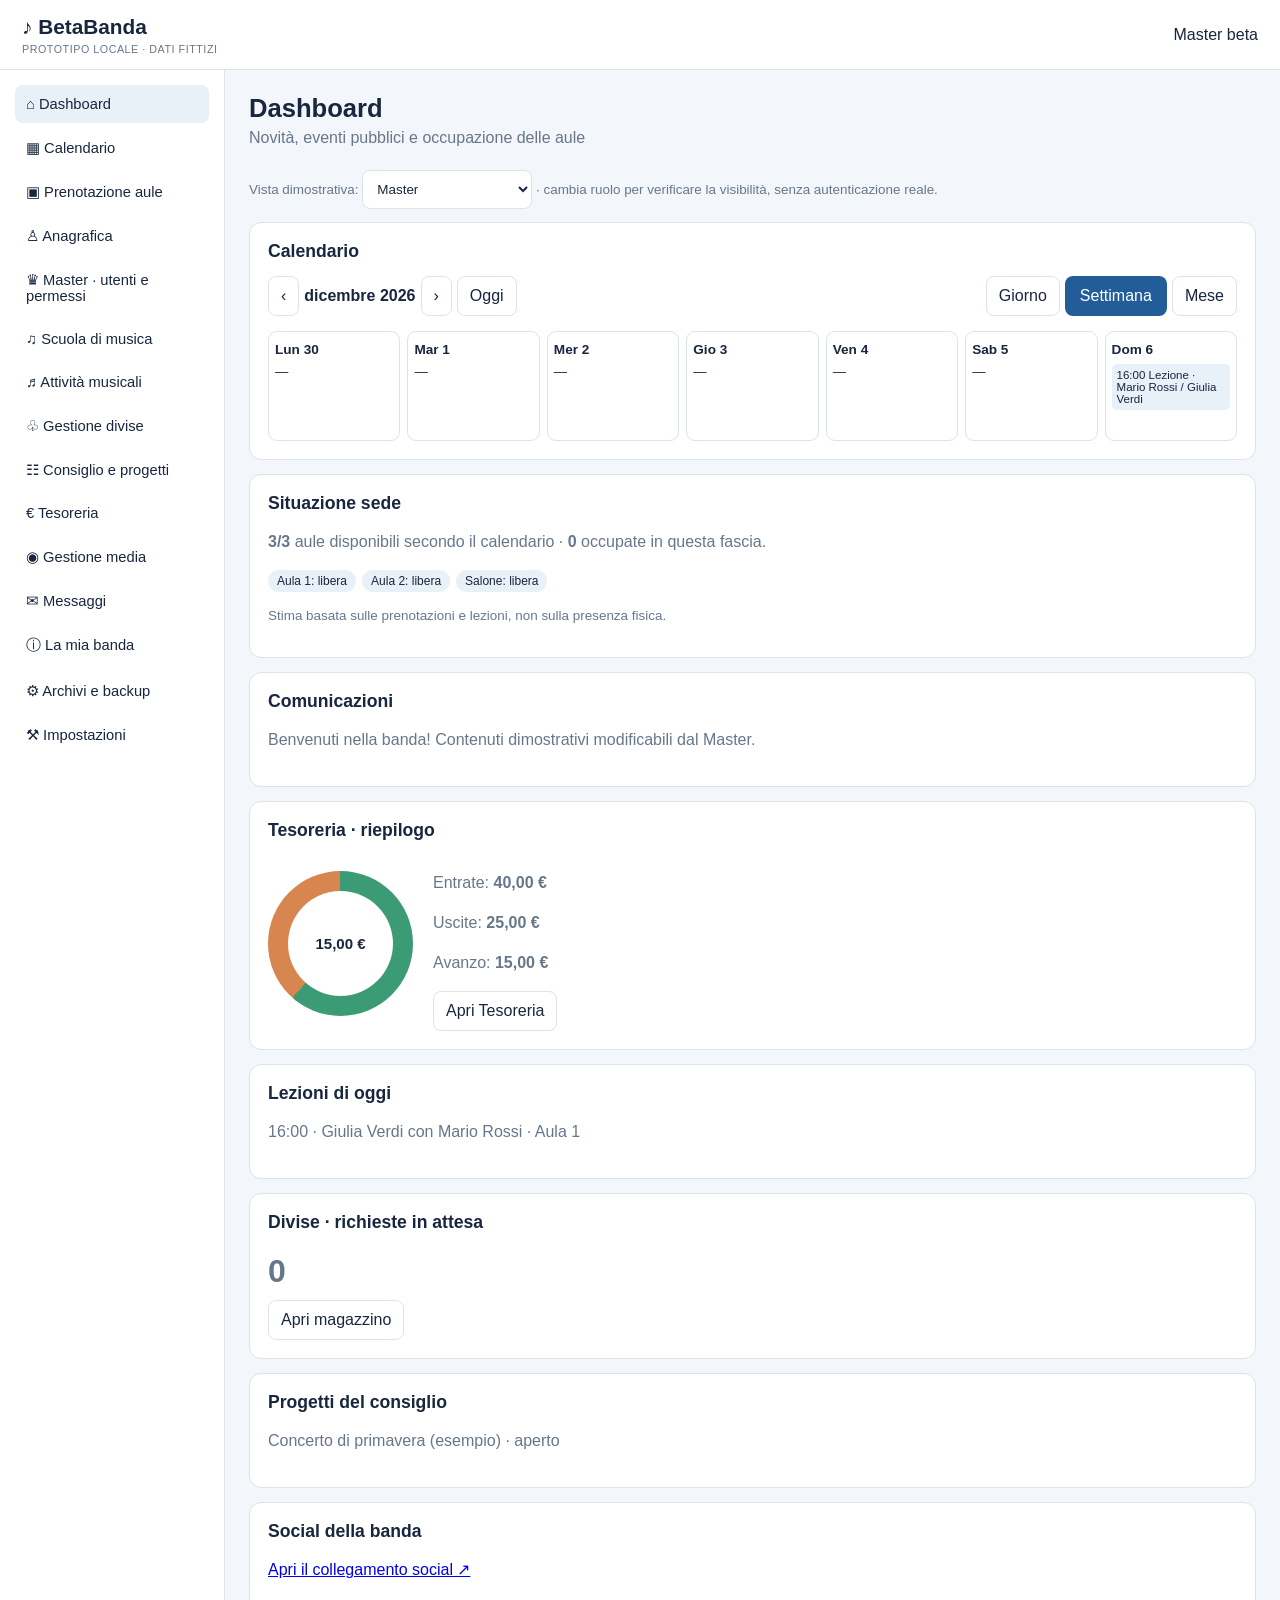
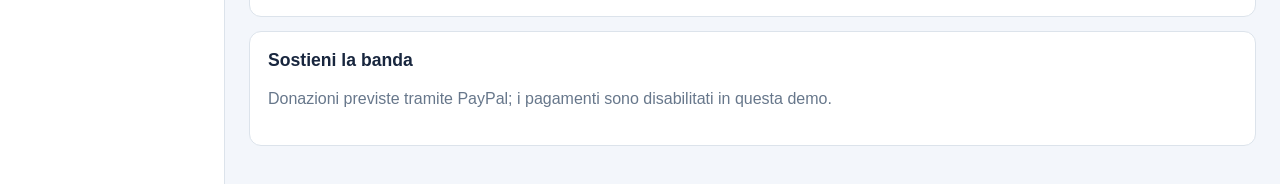
==== index.html @ b8d52a4a "Add files via upload" ====
<!doctype html><html lang="it"><head><meta charset="utf-8"><meta name="viewport" content="width=device-width,initial-scale=1,viewport-fit=cover"><meta name="theme-color" content="#172b4d"><link rel="manifest" href="manifest.webmanifest"><link rel="icon" href="icon.svg" type="image/svg+xml"><title>BetaBanda 0.4.0 — prototipo</title><link rel="stylesheet" href="style.css"></head><body><header><div><strong>♪ BetaBanda</strong><small id="mode">PROTOTIPO LOCALE · DATI FITTIZI</small></div><div><span id="identity">Master beta</span> <button id="navToggle" aria-label="Apri menu">☰</button></div></header><div class="layout"><nav id="menu" aria-label="Navigazione"></nav><main><div class="top"><h1 id="heading">Dashboard</h1><p id="subheading"></p></div><div id="screen"></div></main></div><script src="app.js"></script><script src="v4.js"></script></body></html>
---- style.css ----
:root{--bg:#f3f6fb;--panel:#fff;--text:#18263e;--muted:#67778b;--line:#dce3eb;--brand:#225d99;--soft:#e8f0f8;--font:100%;color-scheme:light}*{box-sizing:border-box}html{font-size:var(--font)}body{background:var(--bg);color:var(--text);margin:0;font-family:system-ui,-apple-system,Segoe UI,sans-serif}body.dark{--bg:#0e1725;--panel:#192638;--text:#e9f1fc;--muted:#b7c5d4;--line:#324258;--brand:#76b6f3;--soft:#253a55;color-scheme:dark}header{height:70px;display:flex;justify-content:space-between;align-items:center;padding:10px 22px;background:var(--panel);border-bottom:1px solid var(--line)}header strong{font-size:1.3rem}header small{display:block;font-size:.67rem;letter-spacing:.05em;color:var(--muted);margin-top:4px}.layout{display:grid;grid-template-columns:225px minmax(0,1fr);min-height:calc(100vh - 70px)}nav{border-right:1px solid var(--line);background:var(--panel);padding:15px;display:flex;flex-direction:column;gap:5px}nav button{width:100%;text-align:left;background:none;border:0;color:var(--text);padding:11px;border-radius:8px;cursor:pointer;font-size:.92rem}nav button.active,nav button:hover{background:var(--soft)}main{padding:24px;max-width:1400px;width:100%;margin:auto}h1{margin:0 0 6px;font-size:1.6rem}.top p{color:var(--muted);margin:0 0 23px}h2{font-size:1.1rem;margin:0 0 14px}.cards{display:grid;grid-template-columns:repeat(auto-fit,minmax(240px,1fr));gap:14px}.card{background:var(--panel);border:1px solid var(--line);border-radius:12px;padding:18px;margin-bottom:14px}.card p{color:var(--muted);line-height:1.5}.num{font-size:2rem;font-weight:700;margin:5px 0}.muted{color:var(--muted)}button,select,input,textarea{font:inherit}button.btn{border:0;background:var(--brand);color:white;padding:11px 15px;border-radius:8px;cursor:pointer}button.secondary{border:1px solid var(--line);background:var(--panel);color:var(--text);padding:10px 12px;border-radius:8px;cursor:pointer}input,select,textarea{width:100%;background:var(--panel);color:var(--text);border:1px solid var(--line);border-radius:8px;padding:10px}label{font-size:.86rem;font-weight:600;display:block;margin:9px 0 5px}.grid2{display:grid;grid-template-columns:repeat(2,minmax(0,1fr));gap:14px}.scroll{overflow-x:auto}table{width:100%;border-collapse:collapse;min-width:480px}th,td{text-align:left;padding:11px;border-bottom:1px solid var(--line);font-size:.9rem}th{background:var(--soft)}.pill{border-radius:20px;background:var(--soft);padding:4px 9px;font-size:.75rem}.actions{display:flex;gap:8px;flex-wrap:wrap;margin:12px 0}.warn{border-left:4px solid #e2a441}.ok{border-left:4px solid #4aa876}.roomgrid{display:grid;grid-template-columns:70px repeat(3,minmax(135px,1fr));overflow-x:auto;gap:5px}.cell{border:1px solid var(--line);border-radius:7px;padding:10px;min-height:64px;font-size:.82rem}.busy{background:var(--soft)}#navToggle{display:none}.note{font-size:.84rem;color:var(--muted)}@media(max-width:850px){.layout{display:block}nav{display:none;border-bottom:1px solid var(--line)}nav.open{display:flex}#navToggle{display:inline-block;background:transparent;color:var(--text);border:1px solid var(--line);border-radius:7px;padding:7px 11px}main{padding:16px}.grid2{grid-template-columns:1fr}header{padding:10px 14px}}

.roles-grid{display:grid;grid-template-columns:repeat(auto-fit,minmax(230px,1fr));gap:8px;margin:10px 0 18px}.role-check{padding:11px;border:1px solid var(--line);border-radius:8px;margin:0}.role-check input{width:auto;margin-right:7px}td button{white-space:nowrap}
/* V4 — Design leggibile e griglie responsive. Tutte le dimensioni usano rem,
   così il controllo globale del font scala anche menu, tabelle e pulsanti. */
body{font-family:var(--app-family,system-ui,sans-serif)}
html{font-size:var(--font,100%)}
body.high-contrast{--bg:#000;--panel:#000;--text:#fff;--muted:#eee;--line:#fff;--brand:#ffdc00;--soft:#222}
body.high-contrast button.btn{color:#000}
.calendar-controls{display:flex;flex-wrap:wrap;justify-content:space-between;align-items:center;gap:12px;margin-bottom:15px}.calendar-controls>div{display:flex;gap:5px;align-items:center;flex-wrap:wrap}
.weekgrid{display:grid;grid-template-columns:repeat(7,minmax(0,1fr));gap:7px}.daycard{display:flex;flex-direction:column;align-items:stretch;text-align:left;gap:7px;min-height:110px;padding:10px 6px;border:1px solid var(--line);background:var(--panel);color:var(--text);border-radius:9px;overflow-wrap:anywhere}.daycard b{font-size:.85rem}.eventdot{font-size:.72rem;background:var(--soft);padding:5px;border-radius:5px}.eventrow{display:flex;gap:15px;align-items:flex-start;border-bottom:1px solid var(--line);padding:12px 4px}.eventrow small{display:block;color:var(--muted);margin-top:4px}
.monthgrid{display:grid;grid-template-columns:repeat(7,minmax(0,1fr));gap:5px}.monthgrid>b{text-align:center}.monthgrid button{border:1px solid var(--line);border-radius:6px;background:var(--panel);color:var(--text);min-height:51px;display:flex;align-items:center;justify-content:center;flex-direction:column}.monthgrid small{font-size:.65rem;color:var(--muted)}
.moneywidget{display:flex;align-items:center;gap:20px;flex-wrap:wrap}.donut{width:145px;height:145px;flex:0 0 145px;border-radius:50%;background:conic-gradient(#3a9b75 0deg var(--angle),#d6864e var(--angle) 360deg);display:grid;place-items:center}.donut span{background:var(--panel);border-radius:50%;width:105px;height:105px;display:grid;place-items:center;text-align:center;font-size:.94rem;font-weight:bold}
.message{padding:12px;border-bottom:1px solid var(--line)}.message small{display:block;color:var(--muted)}.chips{display:flex;gap:6px;flex-wrap:wrap}.smallselect{display:inline-block;width:auto;max-width:240px}.role-check{display:block}
@media(max-width:750px){.weekgrid{grid-template-columns:repeat(2,minmax(0,1fr))}.daycard{min-height:70px}.calendar-controls{align-items:stretch}.moneywidget{justify-content:center}.monthgrid button{min-height:38px}}
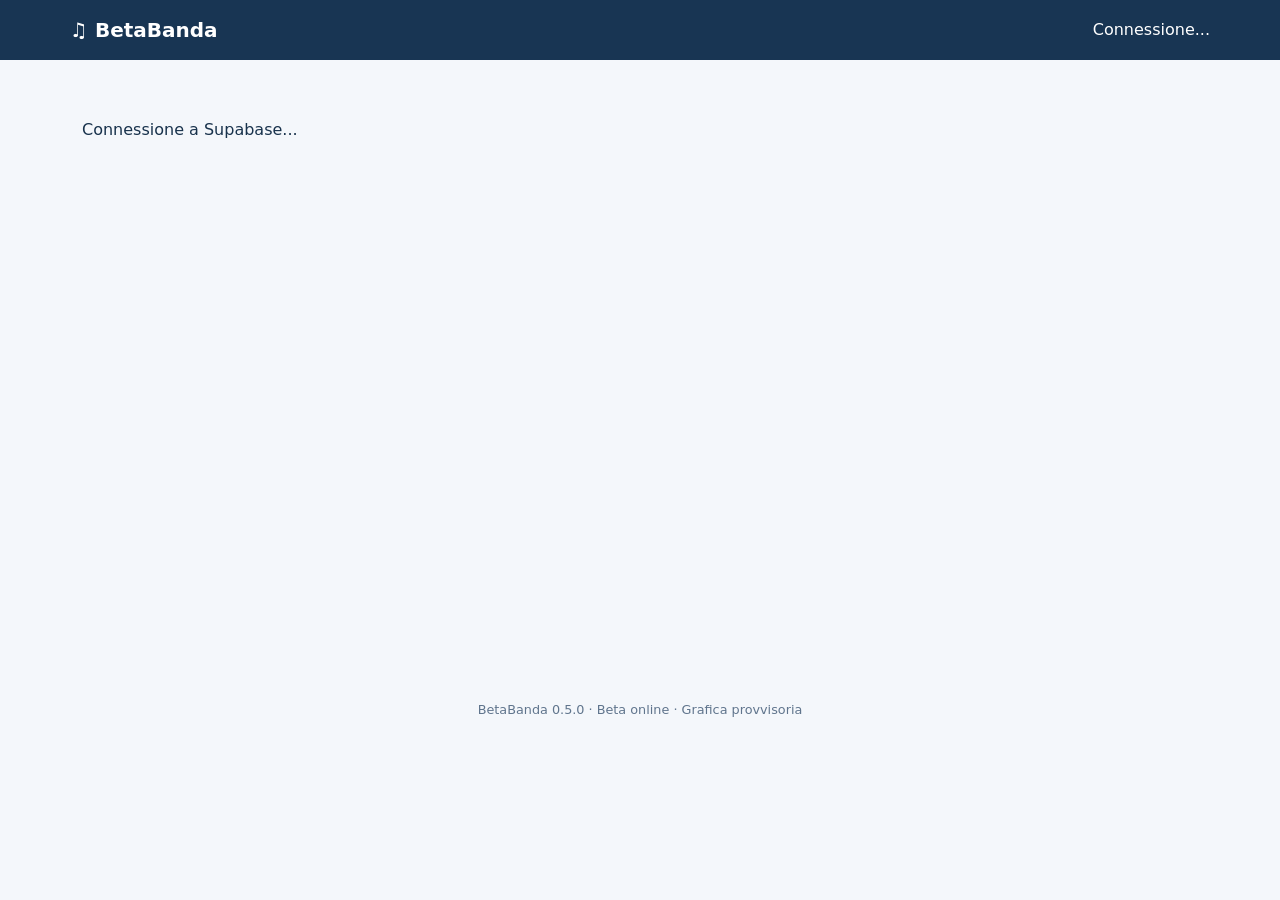
==== commit f0aa8411: "Add files via upload" ====
--- a/index.html
+++ b/index.html
@@ -1 +1 @@
-<!doctype html><html lang="it"><head><meta charset="utf-8"><meta name="viewport" content="width=device-width,initial-scale=1,viewport-fit=cover"><meta name="theme-color" content="#172b4d"><link rel="manifest" href="manifest.webmanifest"><link rel="icon" href="icon.svg" type="image/svg+xml"><title>BetaBanda 0.4.0 — prototipo</title><link rel="stylesheet" href="style.css"></head><body><header><div><strong>♪ BetaBanda</strong><small id="mode">PROTOTIPO LOCALE · DATI FITTIZI</small></div><div><span id="identity">Master beta</span> <button id="navToggle" aria-label="Apri menu">☰</button></div></header><div class="layout"><nav id="menu" aria-label="Navigazione"></nav><main><div class="top"><h1 id="heading">Dashboard</h1><p id="subheading"></p></div><div id="screen"></div></main></div><script src="app.js"></script><script src="v4.js"></script></body></html>
+<!doctype html><html lang="it"><head><meta charset="UTF-8"><meta name="viewport" content="width=device-width,initial-scale=1,viewport-fit=cover"><meta name="theme-color" content="#183553"><title>BetaBanda 0.5 — online</title><link rel="manifest" href="manifest.webmanifest"><link rel="stylesheet" href="style.css"></head><body><header><strong>♫ BetaBanda</strong><span id="who">Connessione...</span><button id="signout" hidden>Esci</button></header><div id="alert" role="status"></div><nav id="nav"></nav><main id="main"><p>Connessione a Supabase...</p></main><footer>BetaBanda 0.5.0 · Beta online · Grafica provvisoria</footer><script type="module" src="app.js"></script></body></html>
--- a/style.css
+++ b/style.css
@@ -1,15 +1 @@
-:root{--bg:#f3f6fb;--panel:#fff;--text:#18263e;--muted:#67778b;--line:#dce3eb;--brand:#225d99;--soft:#e8f0f8;--font:100%;color-scheme:light}*{box-sizing:border-box}html{font-size:var(--font)}body{background:var(--bg);color:var(--text);margin:0;font-family:system-ui,-apple-system,Segoe UI,sans-serif}body.dark{--bg:#0e1725;--panel:#192638;--text:#e9f1fc;--muted:#b7c5d4;--line:#324258;--brand:#76b6f3;--soft:#253a55;color-scheme:dark}header{height:70px;display:flex;justify-content:space-between;align-items:center;padding:10px 22px;background:var(--panel);border-bottom:1px solid var(--line)}header strong{font-size:1.3rem}header small{display:block;font-size:.67rem;letter-spacing:.05em;color:var(--muted);margin-top:4px}.layout{display:grid;grid-template-columns:225px minmax(0,1fr);min-height:calc(100vh - 70px)}nav{border-right:1px solid var(--line);background:var(--panel);padding:15px;display:flex;flex-direction:column;gap:5px}nav button{width:100%;text-align:left;background:none;border:0;color:var(--text);padding:11px;border-radius:8px;cursor:pointer;font-size:.92rem}nav button.active,nav button:hover{background:var(--soft)}main{padding:24px;max-width:1400px;width:100%;margin:auto}h1{margin:0 0 6px;font-size:1.6rem}.top p{color:var(--muted);margin:0 0 23px}h2{font-size:1.1rem;margin:0 0 14px}.cards{display:grid;grid-template-columns:repeat(auto-fit,minmax(240px,1fr));gap:14px}.card{background:var(--panel);border:1px solid var(--line);border-radius:12px;padding:18px;margin-bottom:14px}.card p{color:var(--muted);line-height:1.5}.num{font-size:2rem;font-weight:700;margin:5px 0}.muted{color:var(--muted)}button,select,input,textarea{font:inherit}button.btn{border:0;background:var(--brand);color:white;padding:11px 15px;border-radius:8px;cursor:pointer}button.secondary{border:1px solid var(--line);background:var(--panel);color:var(--text);padding:10px 12px;border-radius:8px;cursor:pointer}input,select,textarea{width:100%;background:var(--panel);color:var(--text);border:1px solid var(--line);border-radius:8px;padding:10px}label{font-size:.86rem;font-weight:600;display:block;margin:9px 0 5px}.grid2{display:grid;grid-template-columns:repeat(2,minmax(0,1fr));gap:14px}.scroll{overflow-x:auto}table{width:100%;border-collapse:collapse;min-width:480px}th,td{text-align:left;padding:11px;border-bottom:1px solid var(--line);font-size:.9rem}th{background:var(--soft)}.pill{border-radius:20px;background:var(--soft);padding:4px 9px;font-size:.75rem}.actions{display:flex;gap:8px;flex-wrap:wrap;margin:12px 0}.warn{border-left:4px solid #e2a441}.ok{border-left:4px solid #4aa876}.roomgrid{display:grid;grid-template-columns:70px repeat(3,minmax(135px,1fr));overflow-x:auto;gap:5px}.cell{border:1px solid var(--line);border-radius:7px;padding:10px;min-height:64px;font-size:.82rem}.busy{background:var(--soft)}#navToggle{display:none}.note{font-size:.84rem;color:var(--muted)}@media(max-width:850px){.layout{display:block}nav{display:none;border-bottom:1px solid var(--line)}nav.open{display:flex}#navToggle{display:inline-block;background:transparent;color:var(--text);border:1px solid var(--line);border-radius:7px;padding:7px 11px}main{padding:16px}.grid2{grid-template-columns:1fr}header{padding:10px 14px}}
-
-.roles-grid{display:grid;grid-template-columns:repeat(auto-fit,minmax(230px,1fr));gap:8px;margin:10px 0 18px}.role-check{padding:11px;border:1px solid var(--line);border-radius:8px;margin:0}.role-check input{width:auto;margin-right:7px}td button{white-space:nowrap}
-/* V4 — Design leggibile e griglie responsive. Tutte le dimensioni usano rem,
-   così il controllo globale del font scala anche menu, tabelle e pulsanti. */
-body{font-family:var(--app-family,system-ui,sans-serif)}
-html{font-size:var(--font,100%)}
-body.high-contrast{--bg:#000;--panel:#000;--text:#fff;--muted:#eee;--line:#fff;--brand:#ffdc00;--soft:#222}
-body.high-contrast button.btn{color:#000}
-.calendar-controls{display:flex;flex-wrap:wrap;justify-content:space-between;align-items:center;gap:12px;margin-bottom:15px}.calendar-controls>div{display:flex;gap:5px;align-items:center;flex-wrap:wrap}
-.weekgrid{display:grid;grid-template-columns:repeat(7,minmax(0,1fr));gap:7px}.daycard{display:flex;flex-direction:column;align-items:stretch;text-align:left;gap:7px;min-height:110px;padding:10px 6px;border:1px solid var(--line);background:var(--panel);color:var(--text);border-radius:9px;overflow-wrap:anywhere}.daycard b{font-size:.85rem}.eventdot{font-size:.72rem;background:var(--soft);padding:5px;border-radius:5px}.eventrow{display:flex;gap:15px;align-items:flex-start;border-bottom:1px solid var(--line);padding:12px 4px}.eventrow small{display:block;color:var(--muted);margin-top:4px}
-.monthgrid{display:grid;grid-template-columns:repeat(7,minmax(0,1fr));gap:5px}.monthgrid>b{text-align:center}.monthgrid button{border:1px solid var(--line);border-radius:6px;background:var(--panel);color:var(--text);min-height:51px;display:flex;align-items:center;justify-content:center;flex-direction:column}.monthgrid small{font-size:.65rem;color:var(--muted)}
-.moneywidget{display:flex;align-items:center;gap:20px;flex-wrap:wrap}.donut{width:145px;height:145px;flex:0 0 145px;border-radius:50%;background:conic-gradient(#3a9b75 0deg var(--angle),#d6864e var(--angle) 360deg);display:grid;place-items:center}.donut span{background:var(--panel);border-radius:50%;width:105px;height:105px;display:grid;place-items:center;text-align:center;font-size:.94rem;font-weight:bold}
-.message{padding:12px;border-bottom:1px solid var(--line)}.message small{display:block;color:var(--muted)}.chips{display:flex;gap:6px;flex-wrap:wrap}.smallselect{display:inline-block;width:auto;max-width:240px}.role-check{display:block}
-@media(max-width:750px){.weekgrid{grid-template-columns:repeat(2,minmax(0,1fr))}.daycard{min-height:70px}.calendar-controls{align-items:stretch}.moneywidget{justify-content:center}.monthgrid button{min-height:38px}}
+:root{font:16px/1.5 system-ui,Arial,sans-serif;color:#18324c;background:#f4f7fb}*{box-sizing:border-box}body{margin:0}header{padding:15px max(16px,calc((100vw - 1140px)/2));background:#183553;color:#fff;display:flex;align-items:center;gap:16px;flex-wrap:wrap}header strong{font-size:1.25rem}header span{margin-left:auto}nav{max-width:1140px;margin:15px auto;display:flex;flex-wrap:wrap;gap:7px;padding:0 12px}main{max-width:1140px;margin:auto;padding:12px;min-height:65vh}footer{text-align:center;font-size:.8rem;padding:25px;color:#60758d}button,.button{border:1px solid #adc2d4;border-radius:8px;padding:9px 13px;background:#fff;color:#173654;cursor:pointer;font:inherit}button:hover{background:#e6f0fa}button:disabled{opacity:.55;cursor:not-allowed}button.primary,button.active{background:#195caa;color:white;border-color:#195caa}h1{font-size:1.6rem;margin:0 0 12px}h2{font-size:1.15rem}section,.card{background:white;border:1px solid #e0e8ef;border-radius:12px;padding:18px;margin:0 0 16px;box-shadow:0 1px 3px #1635530b}.grid{display:grid;grid-template-columns:repeat(auto-fit,minmax(260px,1fr));gap:12px}.stat{font-size:1.7rem;font-weight:700}.muted{color:#58718d}.row{display:flex;gap:10px;align-items:center;flex-wrap:wrap}.row>*{min-width:0}input,select,textarea{font:inherit;padding:9px;border:1px solid #b9c9d8;border-radius:7px;max-width:100%;width:100%}label{display:block;font-size:.9rem;font-weight:600;margin-bottom:4px}.fields{display:grid;grid-template-columns:repeat(auto-fit,minmax(190px,1fr));gap:10px;margin-bottom:12px}.fields>div{min-width:0}table{border-collapse:collapse;width:100%;font-size:.93rem}td,th{border-bottom:1px solid #e4eaf0;padding:10px 7px;text-align:left}th{background:#f6f9fc}.tablewrap{overflow:auto}#alert:not(:empty){max-width:1140px;margin:12px auto;padding:12px;background:#e7efff;border-radius:9px}#alert.error{background:#ffe2e2;color:#8b1717}.tag{display:inline-block;background:#e5edf5;padding:2px 7px;border-radius:7px;font-size:.82rem}.hidden{display:none!important}.small{font-size:.83rem}code{word-break:break-all}pre{white-space:pre-wrap}@media(max-width:650px){header span{margin-left:0}main{padding:12px}section{padding:13px}table{font-size:.81rem}}
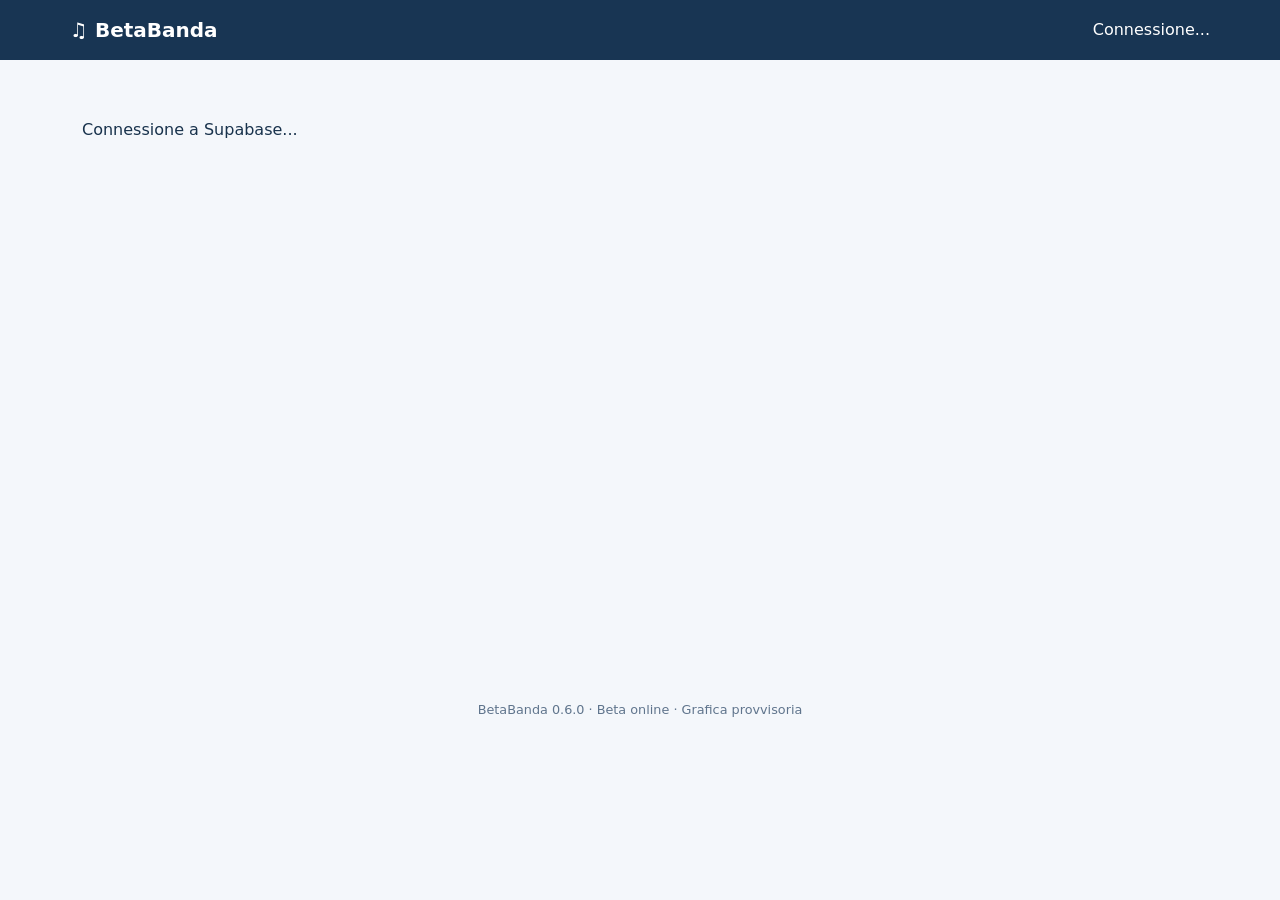
==== commit 3a7f18f9: "Add files via upload" ====
--- a/index.html
+++ b/index.html
@@ -1 +1 @@
-<!doctype html><html lang="it"><head><meta charset="UTF-8"><meta name="viewport" content="width=device-width,initial-scale=1,viewport-fit=cover"><meta name="theme-color" content="#183553"><title>BetaBanda 0.5 — online</title><link rel="manifest" href="manifest.webmanifest"><link rel="stylesheet" href="style.css"></head><body><header><strong>♫ BetaBanda</strong><span id="who">Connessione...</span><button id="signout" hidden>Esci</button></header><div id="alert" role="status"></div><nav id="nav"></nav><main id="main"><p>Connessione a Supabase...</p></main><footer>BetaBanda 0.5.0 · Beta online · Grafica provvisoria</footer><script type="module" src="app.js"></script></body></html>
+<!doctype html><html lang="it"><head><meta charset="UTF-8"><meta name="viewport" content="width=device-width,initial-scale=1,viewport-fit=cover"><meta name="theme-color" content="#183553"><title>BetaBanda 0.6 — online</title><link rel="manifest" href="manifest.webmanifest"><link rel="stylesheet" href="style.css"></head><body><header><strong>♫ BetaBanda</strong><span id="who">Connessione...</span><button id="signout" hidden>Esci</button></header><div id="alert" role="status"></div><nav id="nav"></nav><main id="main"><p>Connessione a Supabase...</p></main><footer>BetaBanda 0.6.0 · Beta online · Grafica provvisoria</footer><script src="push-config.js"></script><script type="module" src="app.js"></script></body></html>
--- a/style.css
+++ b/style.css
@@ -1 +1,10 @@
 :root{font:16px/1.5 system-ui,Arial,sans-serif;color:#18324c;background:#f4f7fb}*{box-sizing:border-box}body{margin:0}header{padding:15px max(16px,calc((100vw - 1140px)/2));background:#183553;color:#fff;display:flex;align-items:center;gap:16px;flex-wrap:wrap}header strong{font-size:1.25rem}header span{margin-left:auto}nav{max-width:1140px;margin:15px auto;display:flex;flex-wrap:wrap;gap:7px;padding:0 12px}main{max-width:1140px;margin:auto;padding:12px;min-height:65vh}footer{text-align:center;font-size:.8rem;padding:25px;color:#60758d}button,.button{border:1px solid #adc2d4;border-radius:8px;padding:9px 13px;background:#fff;color:#173654;cursor:pointer;font:inherit}button:hover{background:#e6f0fa}button:disabled{opacity:.55;cursor:not-allowed}button.primary,button.active{background:#195caa;color:white;border-color:#195caa}h1{font-size:1.6rem;margin:0 0 12px}h2{font-size:1.15rem}section,.card{background:white;border:1px solid #e0e8ef;border-radius:12px;padding:18px;margin:0 0 16px;box-shadow:0 1px 3px #1635530b}.grid{display:grid;grid-template-columns:repeat(auto-fit,minmax(260px,1fr));gap:12px}.stat{font-size:1.7rem;font-weight:700}.muted{color:#58718d}.row{display:flex;gap:10px;align-items:center;flex-wrap:wrap}.row>*{min-width:0}input,select,textarea{font:inherit;padding:9px;border:1px solid #b9c9d8;border-radius:7px;max-width:100%;width:100%}label{display:block;font-size:.9rem;font-weight:600;margin-bottom:4px}.fields{display:grid;grid-template-columns:repeat(auto-fit,minmax(190px,1fr));gap:10px;margin-bottom:12px}.fields>div{min-width:0}table{border-collapse:collapse;width:100%;font-size:.93rem}td,th{border-bottom:1px solid #e4eaf0;padding:10px 7px;text-align:left}th{background:#f6f9fc}.tablewrap{overflow:auto}#alert:not(:empty){max-width:1140px;margin:12px auto;padding:12px;background:#e7efff;border-radius:9px}#alert.error{background:#ffe2e2;color:#8b1717}.tag{display:inline-block;background:#e5edf5;padding:2px 7px;border-radius:7px;font-size:.82rem}.hidden{display:none!important}.small{font-size:.83rem}code{word-break:break-all}pre{white-space:pre-wrap}@media(max-width:650px){header span{margin-left:0}main{padding:12px}section{padding:13px}table{font-size:.81rem}}
+
+/* Chat testuale e miglioramenti responsive della beta 0.6 */
+.messages{max-height:390px;overflow:auto;display:flex;flex-direction:column;gap:10px;padding:10px;background:#f6f9fc;border-radius:10px}
+.message{padding:10px 12px;border-radius:10px;max-width:83%;word-wrap:break-word;background:#e2ebf3}
+.message.mine{align-self:flex-end;background:#c9e4ff}
+.message.theirs{align-self:flex-start}
+.message small{display:block;color:#526b82;margin-bottom:5px}
+textarea{width:100%;padding:12px;border:1px solid #adc2d4;border-radius:8px;font:inherit}
+@media (max-width:650px){.message{max-width:95%}}
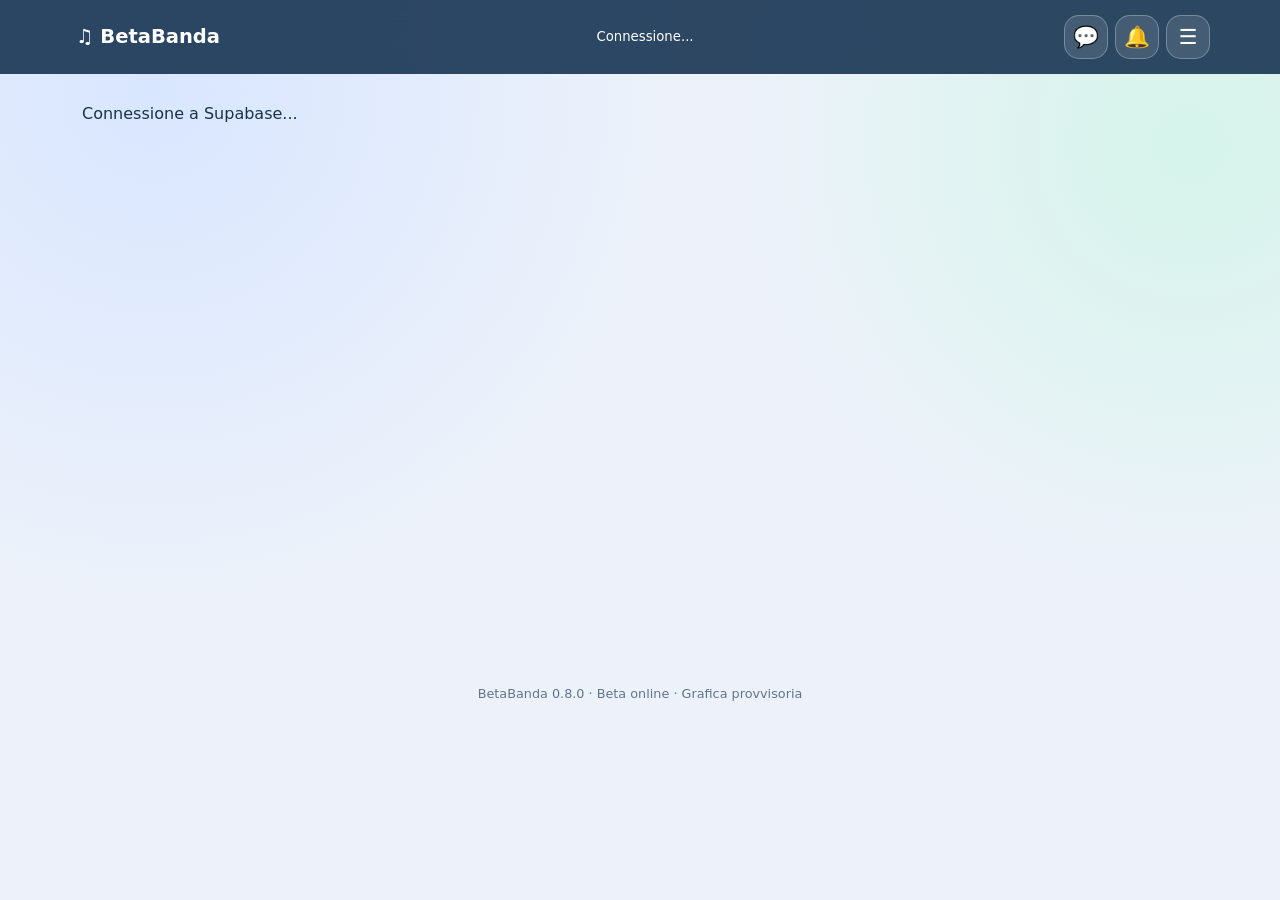
==== commit dffa6bef: "Add files via upload" ====
--- a/index.html
+++ b/index.html
@@ -1 +1 @@
-<!doctype html><html lang="it"><head><meta charset="UTF-8"><meta name="viewport" content="width=device-width,initial-scale=1,viewport-fit=cover"><meta name="theme-color" content="#183553"><title>BetaBanda 0.6 — online</title><link rel="manifest" href="manifest.webmanifest"><link rel="stylesheet" href="style.css"></head><body><header><strong>♫ BetaBanda</strong><span id="who">Connessione...</span><button id="signout" hidden>Esci</button></header><div id="alert" role="status"></div><nav id="nav"></nav><main id="main"><p>Connessione a Supabase...</p></main><footer>BetaBanda 0.6.0 · Beta online · Grafica provvisoria</footer><script src="push-config.js"></script><script type="module" src="app.js"></script></body></html>
+<!doctype html><html lang="it"><head><meta charset="UTF-8"><meta name="viewport" content="width=device-width,initial-scale=1,viewport-fit=cover"><meta name="theme-color" content="#183553"><title>BetaBanda 0.8 — online</title><link rel="manifest" href="manifest.webmanifest"><link rel="stylesheet" href="style.css?v=0.8.0"></head><body><header class="app-header"><button id="brandHome" class="brand-home">♫ BetaBanda</button><span id="who">Connessione...</span><div class="header-actions"><button id="chatButton" class="header-icon" aria-label="Apri Chat" title="Chat">💬<span id="chatBadge" class="notification-badge" hidden>0</span></button><button id="noticeButton" class="header-icon" aria-label="Apri notifiche" title="Notifiche">🔔<span id="noticeBadge" class="notification-badge" hidden>0</span></button><button id="menuButton" class="header-icon" aria-label="Apri menu" aria-controls="menuPopover" title="Menu">☰</button></div><button id="signout" hidden>Esci</button></header><aside id="menuPopover" hidden><nav id="nav"></nav></aside><div id="alert" role="status"></div><main id="main"><p>Connessione a Supabase...</p></main><footer>BetaBanda 0.8.0 · Beta online · Grafica provvisoria</footer><script src="push-config.js"></script><script type="module" src="app.js?v=0.8.0"></script></body></html>
--- a/style.css
+++ b/style.css
@@ -8,3 +8,41 @@
 .message small{display:block;color:#526b82;margin-bottom:5px}
 textarea{width:100%;padding:12px;border:1px solid #adc2d4;border-radius:8px;font:inherit}
 @media (max-width:650px){.message{max-width:95%}}
+
+/* Beta 0.7: scala tipografica centralizzata, pannelli adattivi. */
+:root{--font-scale:1;font-size:calc(16px * var(--font-scale))}
+:root[data-font="calibri"]{font-family:Calibri,Carlito,Arial,sans-serif}
+:root[data-font="hyper"]{font-family:"Atkinson Hyperlegible",Verdana,Arial,sans-serif}
+:root[data-font="system"]{font-family:system-ui,Arial,sans-serif}
+body,button,input,select,textarea{font-family:inherit}
+:root[data-contrast="high"]{color:#fff;background:#000}
+:root[data-contrast="high"] section,:root[data-contrast="high"] .card,:root[data-contrast="high"] .hero{background:#000;color:#fff;border:2px solid #fff}
+:root[data-contrast="high"] .muted,:root[data-contrast="high"] footer{color:#fafafa}
+:root[data-contrast="high"] button,:root[data-contrast="high"] input,:root[data-contrast="high"] select,:root[data-contrast="high"] textarea{background:#111;color:#fff;border:2px solid #fff}
+:root[data-contrast="high"] th,:root[data-contrast="high"] .messages{background:#111;color:#fff}
+.hero{background:linear-gradient(120deg,#e7f2fe,#fff);border:1px solid #d6e5f2;border-radius:12px;padding:18px;margin-bottom:16px}
+.split{justify-content:space-between}.viewchoice{margin-left:auto}.agenda-row{padding:10px 0;border-bottom:1px solid #e0e8ee;display:flex;align-items:center;gap:8px;flex-wrap:wrap}
+.barline{height:14px;background:#e5a2a2;border-radius:14px;overflow:hidden;margin:15px 0}.barline>div{height:100%;background:#4b9d77}.metric-line{padding:10px;background:#e9f1f9;border-radius:8px;margin-bottom:12px}.choice{display:flex;align-items:center;gap:9px;padding:9px 0}.choice input{width:auto;max-width:20px}
+@media(max-width:500px){.viewchoice{margin-left:0}.viewchoice button{font-size:.88rem;padding:7px}header{gap:8px}}
+
+/* BETABANDA 0.8 – UI GLASS: base leggibile anche senza blur. */
+:root{--glass:rgba(255,255,255,.80);--radius-tile:24px}
+body{background:radial-gradient(circle at 12% 10%,#d8e6ff 0,transparent 38%),radial-gradient(circle at 93% 16%,#d5f4ea 0,transparent 32%),#edf2fa;min-height:100vh}
+.app-header{position:sticky;top:0;z-index:30;display:flex;flex-wrap:nowrap;background:rgba(24,53,83,.90);backdrop-filter:blur(20px);-webkit-backdrop-filter:blur(20px);gap:8px}
+.brand-home{font-weight:800;font-size:1.22rem;background:transparent;color:#fff;border:0;white-space:nowrap;padding:6px}.app-header #who{font-size:.83rem;overflow:hidden;text-overflow:ellipsis;white-space:nowrap;max-width:160px}.header-actions{display:flex;gap:7px;margin-left:auto;align-items:center}.header-icon{position:relative;color:white;background:rgba(255,255,255,.12);border-color:rgba(255,255,255,.28);width:44px;height:44px;border-radius:15px;padding:7px;font-size:1.3rem;line-height:1}.header-icon:hover{background:rgba(255,255,255,.22)}.notification-badge{position:absolute;top:-6px;right:-7px;background:#dc2644;border:2px solid #183553;border-radius:50px;color:white;font:bold 11px/17px system-ui;min-width:21px;height:21px;padding:0 3px}.notification-badge[hidden]{display:none!important}
+#menuPopover{position:fixed;z-index:40;top:68px;right:16px;width:min(370px,calc(100vw - 32px));max-height:calc(100dvh - 85px);overflow:auto;background:rgba(251,253,255,.97);border:1px solid #cfdbeb;border-radius:20px;box-shadow:0 16px 46px #19365540;backdrop-filter:blur(20px)}#menuPopover[hidden]{display:none}#menuPopover nav{display:block;margin:0;padding:14px}#menuPopover .nav-group{margin-bottom:14px;padding-bottom:10px;border-bottom:1px solid #dde5f0}#menuPopover .nav-group h3{margin:4px 4px 10px;font-size:.83rem;text-transform:uppercase;letter-spacing:.05em;color:#536983}#menuPopover .nav-group button,#menuPopover .nav-bottom button{display:block;text-align:left;width:100%;margin-bottom:5px}#menuPopover .nav-bottom{border-top:1px solid #dce5ed;padding-top:9px}
+.dashboard-title{display:flex;flex-wrap:wrap;align-items:center;justify-content:space-between;gap:12px;margin-bottom:14px}.dashboard-title p{margin:0}.dashboard-title button{border-radius:13px}.tile-grid{display:grid;grid-template-columns:repeat(4,minmax(0,1fr));gap:14px;grid-auto-flow:row dense;align-items:stretch}.tile{min-width:0;grid-column:span 1;position:relative}.tile-small{grid-column:span 1}.tile-medium{grid-column:span 2}.tile-wide{grid-column:span 4}.tile>section{height:100%;margin:0;border:1px solid rgba(255,255,255,.86);border-radius:var(--radius-tile);background:var(--glass);box-shadow:0 10px 32px #315e8717;backdrop-filter:blur(22px);-webkit-backdrop-filter:blur(22px);overflow:hidden}.tile h2{margin-top:0}.tile .grid{grid-template-columns:repeat(auto-fit,minmax(120px,1fr))}.tile-tools{display:none;position:absolute;z-index:2;right:8px;top:8px;gap:3px}.tile-tools button{font-size:.9rem;padding:4px 7px}.tile-grid.is-editing .tile{outline:2px dashed #2666a1;outline-offset:3px;cursor:move;border-radius:24px}.tile-grid.is-editing .tile-tools{display:flex}.tile-grid.is-editing .tile>section{padding-top:47px}.edit-hint{background:#fff8d9;padding:12px;border-radius:14px}.notice-row{border-bottom:1px solid #dbe3ed;padding:12px 0}.notice-row p{margin:5px 0}
+@media(max-width:760px){.tile-grid{grid-template-columns:repeat(2,minmax(0,1fr));gap:10px}.tile-small{grid-column:span 1}.tile-medium,.tile-wide{grid-column:span 2}.tile>section{padding:14px}.app-header{padding:10px 12px}.app-header #who{max-width:90px}.app-header #signout{display:none}.brand-home{font-size:1rem}.header-icon{width:40px;height:40px}.tile .viewchoice{display:flex;flex-wrap:wrap}.tile .viewchoice button{padding:7px}}
+:root[data-contrast="high"] body{background:#000}:root[data-contrast="high"] .tile>section,:root[data-contrast="high"] #menuPopover{background:#000;color:#fff;border:2px solid #fff}
+
+/* Modalità scura; il contrasto elevato ha precedenza sulla scelta del tema. */
+@media(prefers-color-scheme:dark){:root[data-theme="auto"]{--glass:rgba(24,34,52,.92);color:#f5f7ff;background:#121b2a}}
+:root[data-theme="dark"]{--glass:rgba(24,34,52,.92);color:#f5f7ff;background:#121b2a}
+:root[data-theme="dark"] body{background:linear-gradient(145deg,#101928,#1a2944)}
+:root[data-theme="dark"] main section,:root[data-theme="dark"] main .hero{background:var(--glass);color:#f5f7ff;border-color:#526581}
+:root[data-theme="dark"] .muted{color:#d4dce9}
+:root[data-theme="dark"] .tile>section{background:var(--glass)}
+:root[data-theme="dark"] #menuPopover{background:#1b293c;color:white}
+:root[data-theme="dark"] #menuPopover button{background:#223955;color:#fff}
+:root[data-theme="dark"] input,:root[data-theme="dark"] select,:root[data-theme="dark"] textarea{background:#203044;color:#fff}
+:root[data-contrast="high"] .tile>section{background:#000!important;color:#fff!important}
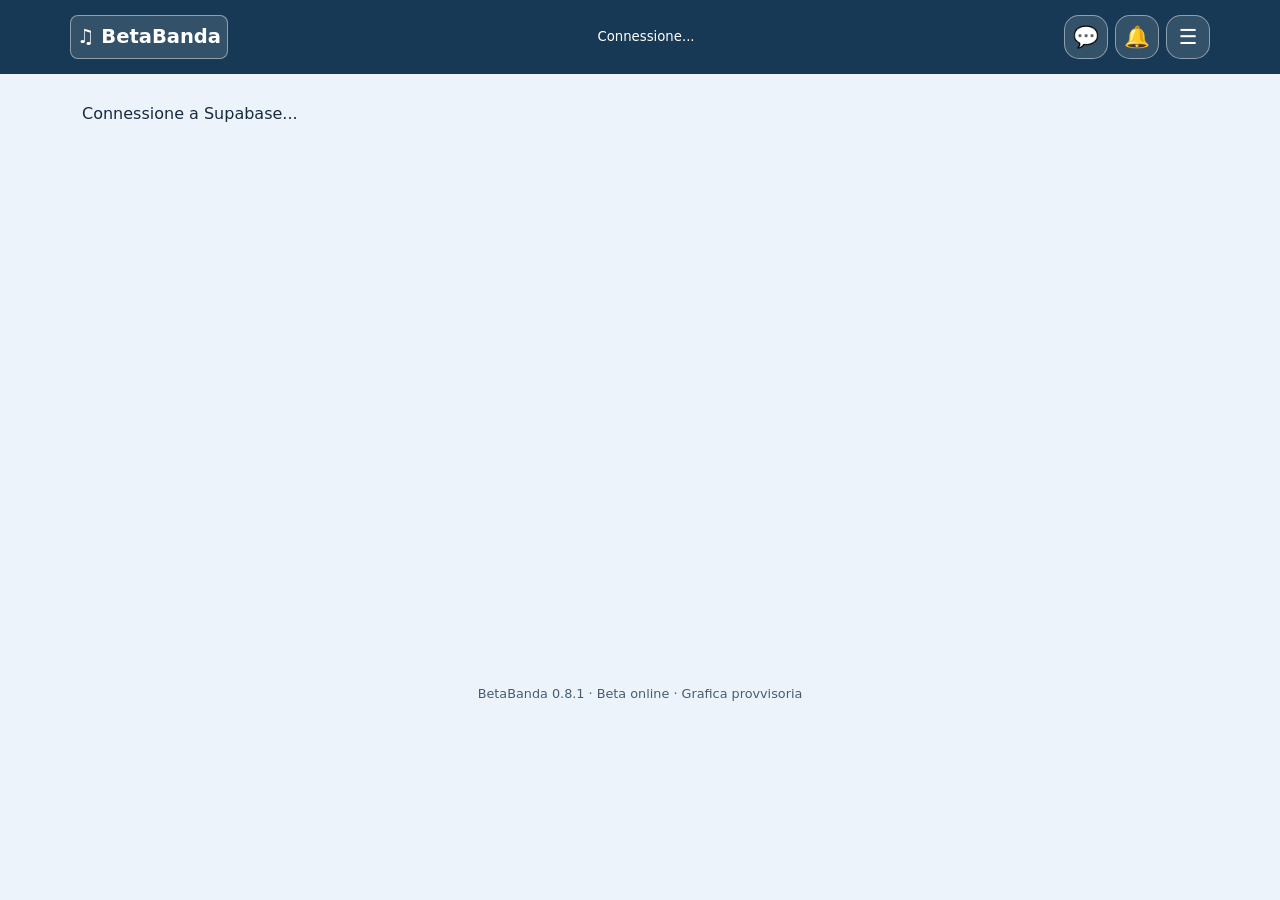
==== commit 84856f11: "Add files via upload" ====
--- a/index.html
+++ b/index.html
@@ -1 +1 @@
-<!doctype html><html lang="it"><head><meta charset="UTF-8"><meta name="viewport" content="width=device-width,initial-scale=1,viewport-fit=cover"><meta name="theme-color" content="#183553"><title>BetaBanda 0.8 — online</title><link rel="manifest" href="manifest.webmanifest"><link rel="stylesheet" href="style.css?v=0.8.0"></head><body><header class="app-header"><button id="brandHome" class="brand-home">♫ BetaBanda</button><span id="who">Connessione...</span><div class="header-actions"><button id="chatButton" class="header-icon" aria-label="Apri Chat" title="Chat">💬<span id="chatBadge" class="notification-badge" hidden>0</span></button><button id="noticeButton" class="header-icon" aria-label="Apri notifiche" title="Notifiche">🔔<span id="noticeBadge" class="notification-badge" hidden>0</span></button><button id="menuButton" class="header-icon" aria-label="Apri menu" aria-controls="menuPopover" title="Menu">☰</button></div><button id="signout" hidden>Esci</button></header><aside id="menuPopover" hidden><nav id="nav"></nav></aside><div id="alert" role="status"></div><main id="main"><p>Connessione a Supabase...</p></main><footer>BetaBanda 0.8.0 · Beta online · Grafica provvisoria</footer><script src="push-config.js"></script><script type="module" src="app.js?v=0.8.0"></script></body></html>
+<!doctype html><html lang="it"><head><meta charset="UTF-8"><meta name="viewport" content="width=device-width,initial-scale=1,viewport-fit=cover"><meta name="theme-color" content="#183553"><title>BetaBanda 0.8 — online</title><link rel="manifest" href="manifest.webmanifest"><link rel="stylesheet" href="style.css?v=0.8.1"></head><body><header class="app-header"><button id="brandHome" class="brand-home">♫ BetaBanda</button><span id="who">Connessione...</span><div class="header-actions"><button id="chatButton" class="header-icon" aria-label="Apri Chat" title="Chat">💬<span id="chatBadge" class="notification-badge" hidden>0</span></button><button id="noticeButton" class="header-icon" aria-label="Apri notifiche" title="Notifiche">🔔<span id="noticeBadge" class="notification-badge" hidden>0</span></button><button id="menuButton" class="header-icon" aria-label="Apri menu" aria-controls="menuPopover" title="Menu">☰</button></div><button id="signout" hidden>Esci</button></header><aside id="menuPopover" hidden><nav id="nav"></nav></aside><div id="alert" role="status"></div><main id="main"><p>Connessione a Supabase...</p></main><footer>BetaBanda 0.8.1 · Beta online · Grafica provvisoria</footer><script src="push-config.js"></script><script type="module" src="app.js?v=0.8.1"></script></body></html>
--- a/style.css
+++ b/style.css
@@ -46,3 +46,119 @@
 :root[data-theme="dark"] #menuPopover button{background:#223955;color:#fff}
 :root[data-theme="dark"] input,:root[data-theme="dark"] select,:root[data-theme="dark"] textarea{background:#203044;color:#fff}
 :root[data-contrast="high"] .tile>section{background:#000!important;color:#fff!important}
+
+
+/* ================================================================
+   BETABANDA 0.8.1 - SISTEMA COLORI ACCESSIBILE
+   Correzione: alcune superfici restavano chiare quando il testo
+   diventava bianco (tema scuro/automatico). Tutte le superfici
+   usano ora una tavolozza coerente per testo, bordi e sfondi.
+   I riquadri mantengono un effetto vetro LEGGERO, ma hanno uno
+   sfondo sufficientemente opaco per non sacrificare leggibilita'.
+   ================================================================ */
+:root {
+  color-scheme: light;
+  --bb-page: #edf3fa;
+  --bb-panel: rgba(255,255,255,.97);
+  --bb-subpanel: #edf3f9;
+  --bb-text: #162a40;
+  --bb-muted: #475d72;
+  --bb-border: #b3c6d8;
+  --bb-input: #ffffff;
+  --bb-link: #164c92;
+  --bb-primary: #185ba2;
+  --bb-primary-text: #ffffff;
+  --bb-header: #173955;
+  --bb-menu: #ffffff;
+  --bb-shadow: rgba(13,40,67,.13);
+  --glass: var(--bb-panel);
+  color:var(--bb-text);
+  background:var(--bb-page);
+}
+:root[data-theme="dark"] {
+  color-scheme: dark;
+  --bb-page:#101923;
+  --bb-panel:rgba(28,43,60,.97);
+  --bb-subpanel:#263b51;
+  --bb-text:#f4f8fd;
+  --bb-muted:#d4e0ee;
+  --bb-border:#627b95;
+  --bb-input:#203249;
+  --bb-link:#a9d4ff;
+  --bb-primary:#a7d1ff;
+  --bb-primary-text:#0a2137;
+  --bb-header:#152c42;
+  --bb-menu:#1c2b3c;
+  --bb-shadow:rgba(0,0,0,.4);
+}
+@media (prefers-color-scheme: dark) {
+  :root[data-theme="auto"] {
+    color-scheme:dark;
+    --bb-page:#101923;--bb-panel:rgba(28,43,60,.97);
+    --bb-subpanel:#263b51;--bb-text:#f4f8fd;
+    --bb-muted:#d4e0ee;--bb-border:#627b95;
+    --bb-input:#203249;--bb-link:#a9d4ff;
+    --bb-primary:#a7d1ff;--bb-primary-text:#0a2137;
+    --bb-header:#152c42;--bb-menu:#1c2b3c;
+    --bb-shadow:rgba(0,0,0,.4);
+  }
+}
+/* Modalita' ad alto contrasto: precede SEMPRE i temi. */
+:root[data-contrast="high"] {
+  color-scheme:dark;
+  --bb-page:#000;--bb-panel:#000;--bb-subpanel:#101010;
+  --bb-text:#fff;--bb-muted:#fff;--bb-border:#fff;
+  --bb-input:#000;--bb-link:#fff;
+  --bb-primary:#fff;--bb-primary-text:#000;
+  --bb-header:#000;--bb-menu:#000;--bb-shadow:transparent;
+}
+/* Regole generali: colore e sfondi devono cambiare insieme. */
+html,body { color:var(--bb-text);background:var(--bb-page) !important; }
+body { background-image:none !important; }
+main,main p,main h1,main h2,main h3,main td,main th,
+main label,main strong,main b,main .stat {color:var(--bb-text)}
+main section,main .card,main .hero,.tile>section,
+#menuPopover,#menuPopover nav {
+  background:var(--bb-panel) !important;
+  color:var(--bb-text) !important;
+  border-color:var(--bb-border) !important;
+  box-shadow:0 6px 24px var(--bb-shadow);
+}
+.tile>section {backdrop-filter:blur(9px);-webkit-backdrop-filter:blur(9px)}
+.muted,footer,.message small,#menuPopover .nav-group h3 {color:var(--bb-muted) !important}
+.metric-line,.messages,.message,.tag,.edit-hint,.agenda-row,
+.barline,th {background:var(--bb-subpanel) !important;color:var(--bb-text) !important}
+.message.mine {background:var(--bb-subpanel) !important;border:2px solid var(--bb-border)}
+td,th,.notice-row,.agenda-row {border-color:var(--bb-border) !important}
+input,select,textarea {
+  background:var(--bb-input) !important;color:var(--bb-text) !important;
+  border:1.5px solid var(--bb-border) !important;
+}
+input::placeholder,textarea::placeholder{color:var(--bb-muted);opacity:1}
+button,.button,#menuPopover button {
+  background:var(--bb-input) !important;color:var(--bb-text) !important;
+  border:1.5px solid var(--bb-border) !important;
+}
+button.primary,button.active {
+  background:var(--bb-primary) !important;
+  color:var(--bb-primary-text) !important;
+  border-color:var(--bb-primary) !important;
+}
+button:focus-visible,a:focus-visible,input:focus-visible,select:focus-visible,
+textarea:focus-visible {outline:3px solid var(--bb-link);outline-offset:3px}
+a{color:var(--bb-link)}
+.app-header {background:var(--bb-header) !important;color:#fff !important}
+.app-header button,.app-header .brand-home,.app-header .header-icon {
+  color:#fff !important;background:rgba(255,255,255,.12) !important;
+  border-color:rgba(255,255,255,.45) !important;
+}
+#menuPopover{background:var(--bb-menu) !important}
+#alert:not(:empty){background:var(--bb-subpanel);color:var(--bb-text);border:1px solid var(--bb-border)}
+#alert.error{background:#70202b;color:#fff}
+:root[data-contrast="high"] main section,
+:root[data-contrast="high"] .tile>section,
+:root[data-contrast="high"] #menuPopover {border:2px solid #fff !important;box-shadow:none}
+:root[data-contrast="high"] .header-icon {border:2px solid #fff !important}
+/* Protegge l'ingrandimento al 200% da clipping dei pulsanti. */
+button,.button {white-space:normal;overflow-wrap:anywhere}
+.tile {min-width:0}.tile>section {overflow-wrap:anywhere}
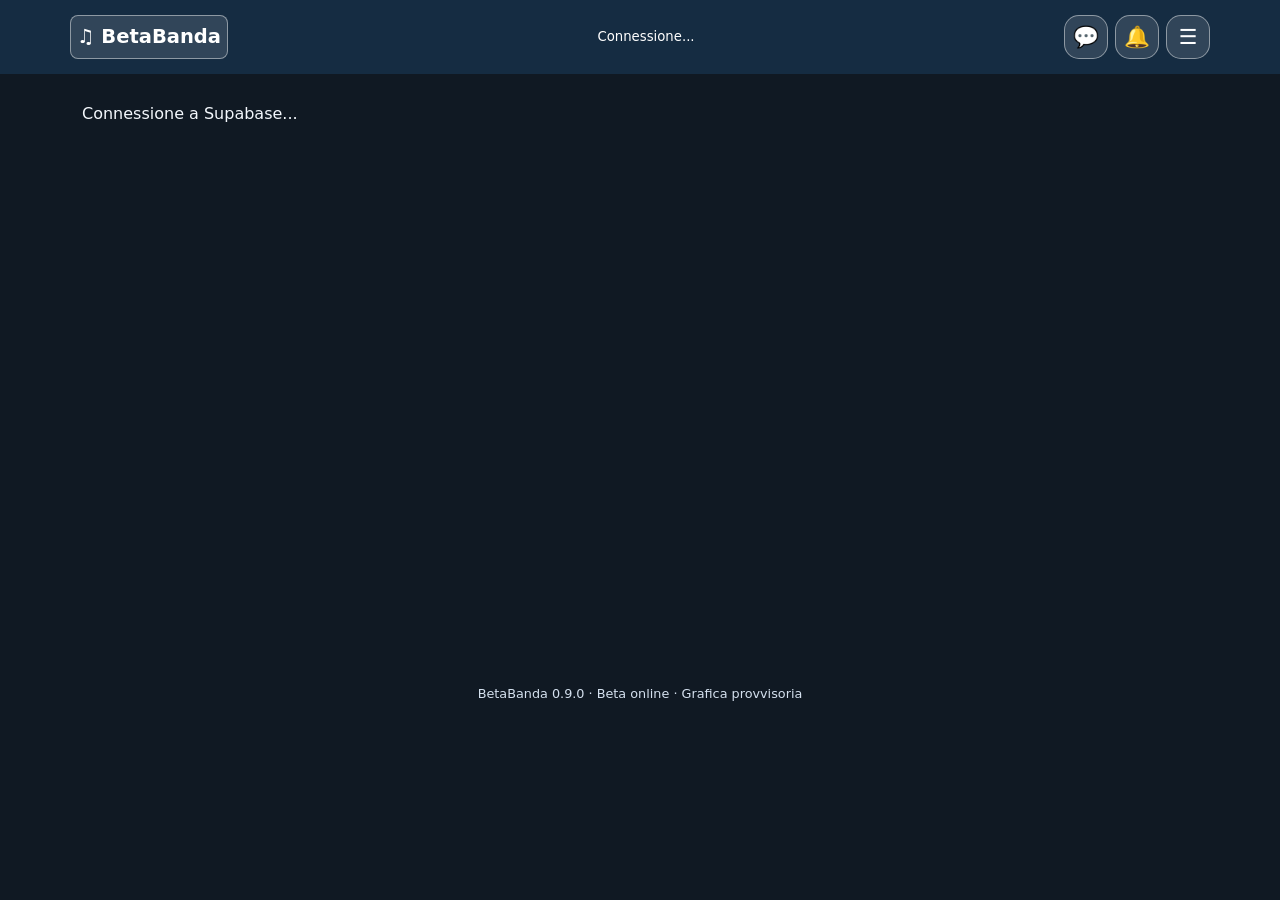
==== commit 97e94306: "Add files via upload" ====
--- a/index.html
+++ b/index.html
@@ -1 +1 @@
-<!doctype html><html lang="it"><head><meta charset="UTF-8"><meta name="viewport" content="width=device-width,initial-scale=1,viewport-fit=cover"><meta name="theme-color" content="#183553"><title>BetaBanda 0.8 — online</title><link rel="manifest" href="manifest.webmanifest"><link rel="stylesheet" href="style.css?v=0.8.1"></head><body><header class="app-header"><button id="brandHome" class="brand-home">♫ BetaBanda</button><span id="who">Connessione...</span><div class="header-actions"><button id="chatButton" class="header-icon" aria-label="Apri Chat" title="Chat">💬<span id="chatBadge" class="notification-badge" hidden>0</span></button><button id="noticeButton" class="header-icon" aria-label="Apri notifiche" title="Notifiche">🔔<span id="noticeBadge" class="notification-badge" hidden>0</span></button><button id="menuButton" class="header-icon" aria-label="Apri menu" aria-controls="menuPopover" title="Menu">☰</button></div><button id="signout" hidden>Esci</button></header><aside id="menuPopover" hidden><nav id="nav"></nav></aside><div id="alert" role="status"></div><main id="main"><p>Connessione a Supabase...</p></main><footer>BetaBanda 0.8.1 · Beta online · Grafica provvisoria</footer><script src="push-config.js"></script><script type="module" src="app.js?v=0.8.1"></script></body></html>
+<!doctype html><html lang="it"><head><meta charset="UTF-8"><meta name="viewport" content="width=device-width,initial-scale=1,viewport-fit=cover"><meta name="theme-color" content="#183553"><title>BetaBanda 0.9 — online</title><link rel="manifest" href="manifest.webmanifest"><link rel="stylesheet" href="style.css?v=0.9.0"></head><body><header class="app-header"><button id="brandHome" class="brand-home">♫ BetaBanda</button><span id="who">Connessione...</span><div class="header-actions"><button id="chatButton" class="header-icon" aria-label="Apri Chat" title="Chat">💬<span id="chatBadge" class="notification-badge" hidden>0</span></button><button id="noticeButton" class="header-icon" aria-label="Apri notifiche" title="Notifiche">🔔<span id="noticeBadge" class="notification-badge" hidden>0</span></button><button id="menuButton" class="header-icon" aria-label="Apri menu" aria-controls="menuPopover" title="Menu">☰</button></div><button id="signout" hidden>Esci</button></header><aside id="menuPopover" hidden><nav id="nav"></nav></aside><div id="alert" role="status"></div><main id="main"><p>Connessione a Supabase...</p></main><footer>BetaBanda 0.9.0 · Beta online · Grafica provvisoria</footer><script src="push-config.js"></script><script type="module" src="app.js?v=0.9.0"></script></body></html>
--- a/style.css
+++ b/style.css
@@ -162,3 +162,11 @@
 /* Protegge l'ingrandimento al 200% da clipping dei pulsanti. */
 button,.button {white-space:normal;overflow-wrap:anywhere}
 .tile {min-width:0}.tile>section {overflow-wrap:anywhere}
+
+/* BETABANDA 0.9: DARK DEFAULT + CALENDARI REALMENTE A GRIGLIA */
+:root:not([data-theme="light"]):not([data-theme="auto"]),:root[data-theme="dark"]{color-scheme:dark;--bb-page:#101923;--bb-panel:rgba(28,43,60,.97);--bb-subpanel:#263b51;--bb-text:#f4f8fd;--bb-muted:#d4e0ee;--bb-border:#627b95;--bb-input:#203249;--bb-link:#a9d4ff;--bb-primary:#a7d1ff;--bb-primary-text:#0a2137;--bb-header:#152c42;--bb-menu:#1c2b3c;--bb-shadow:rgba(0,0,0,.4)}
+.calendar-toolbar{display:flex;justify-content:space-between;align-items:center;gap:6px;margin:12px 0;flex-wrap:wrap}.calendar-toolbar span{flex:1;text-align:center;text-transform:capitalize;font-weight:650}.calendar-toolbar button{padding:5px 12px}
+.calendar-week{display:grid;grid-template-columns:repeat(7,minmax(0,1fr));gap:3px;border:1px solid var(--bb-border);border-radius:12px;overflow:hidden}.calendar-day-column{min-width:0;background:var(--bb-subpanel);border-right:1px solid var(--bb-border)}.calendar-day-heading{min-height:55px;padding:5px;display:flex;flex-direction:column;align-items:center;font-size:.77rem}.calendar-day-heading strong{font-size:1rem}.calendar-day-events{min-height:130px;padding:3px;display:flex;flex-direction:column;gap:4px}.calendar-chip{display:flex;flex-direction:column;gap:2px;text-align:left;width:100%;font-size:.7rem!important;line-height:1.2;padding:5px!important;overflow-wrap:anywhere;background:var(--bb-panel)!important;color:var(--bb-text)!important}.calendar-chip small{font-weight:750}.calendar-empty{display:block;text-align:center;color:var(--bb-muted)}
+.calendar-month-head,.calendar-month-days{display:grid;grid-template-columns:repeat(7,minmax(0,1fr));gap:3px}.calendar-month-head span{font-size:.78rem;text-align:center;font-weight:700;padding:5px}.calendar-date{display:flex;flex-direction:column;align-items:center;justify-content:flex-start;min-height:65px!important;padding:5px 2px!important;border-radius:9px!important;gap:3px;background:var(--bb-subpanel)!important;color:var(--bb-text)!important}.calendar-date.outside{opacity:.45}.calendar-date.today{outline:2px solid var(--bb-link)}.calendar-date small{font-size:.64rem}.calendar-dots{display:flex;gap:2px;flex-wrap:wrap;justify-content:center}.calendar-dots i{width:6px;height:6px;border-radius:50%;background:#69d1ab}.calendar-date:hover,.calendar-chip:hover{outline:2px solid var(--bb-link)}
+.lesson-week{display:grid;grid-template-columns:repeat(7,minmax(0,1fr));gap:4px}.lesson-day{background:var(--bb-subpanel);border-radius:10px;padding:7px 4px;min-height:100px;font-size:.75rem;overflow-wrap:anywhere}.lesson-day p{border-top:1px solid var(--bb-border);padding-top:5px}.lesson-card{background:var(--bb-subpanel);border:1px solid var(--bb-border);border-radius:14px;padding:13px;margin:10px 0}.lesson-card p{margin:5px 0}.report-actions{margin:12px 0}
+@media(max-width:650px){.calendar-week{gap:1px}.calendar-day-events{min-height:90px}.calendar-chip{font-size:.62rem!important;padding:3px!important}.calendar-day-heading{font-size:.65rem}.calendar-date{min-height:49px!important}.calendar-date small{font-size:.54rem}.lesson-day{font-size:.65rem;padding:4px}}
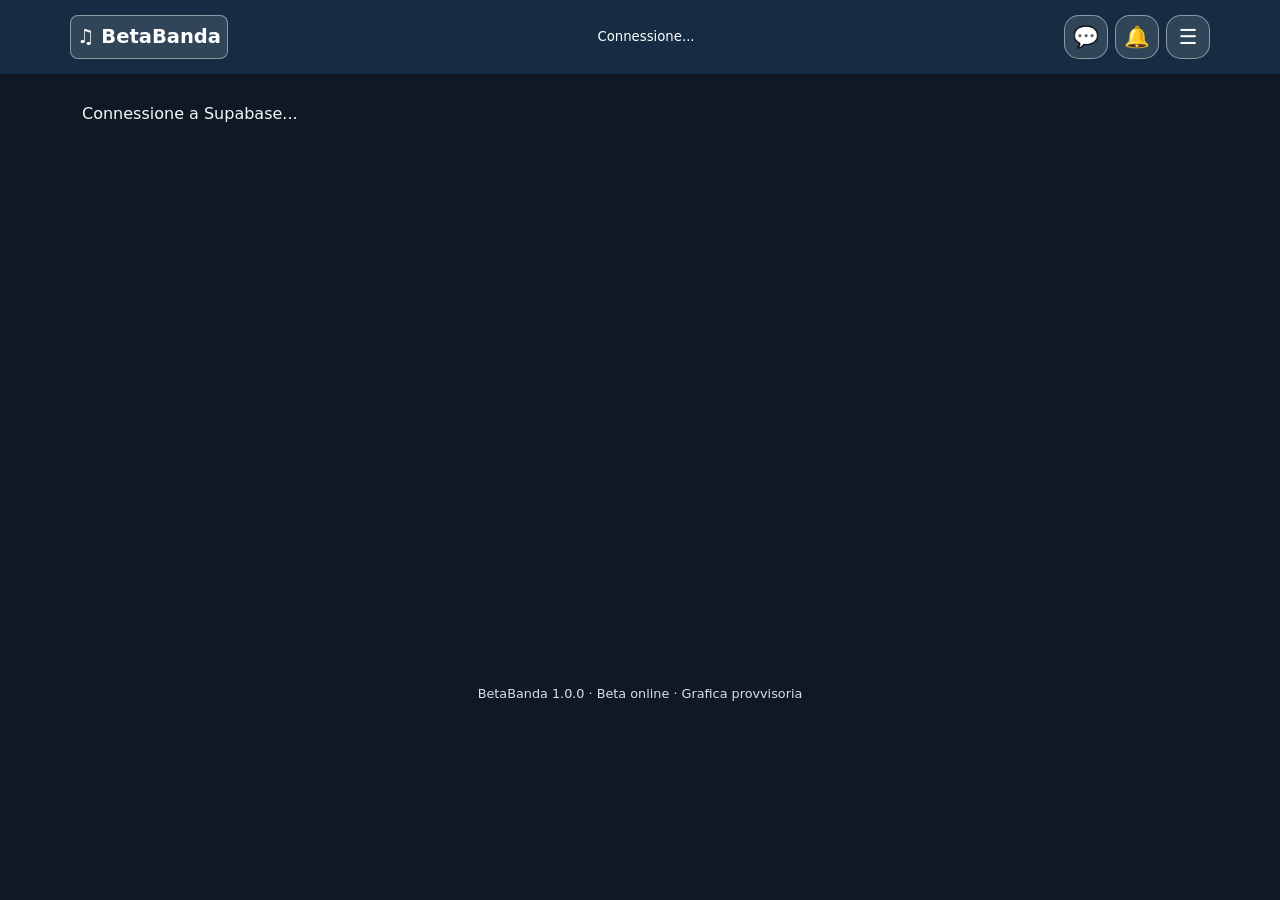
==== commit 28d4a2f8: "Add files via upload" ====
--- a/index.html
+++ b/index.html
@@ -1 +1 @@
-<!doctype html><html lang="it"><head><meta charset="UTF-8"><meta name="viewport" content="width=device-width,initial-scale=1,viewport-fit=cover"><meta name="theme-color" content="#183553"><title>BetaBanda 0.9 — online</title><link rel="manifest" href="manifest.webmanifest"><link rel="stylesheet" href="style.css?v=0.9.0"></head><body><header class="app-header"><button id="brandHome" class="brand-home">♫ BetaBanda</button><span id="who">Connessione...</span><div class="header-actions"><button id="chatButton" class="header-icon" aria-label="Apri Chat" title="Chat">💬<span id="chatBadge" class="notification-badge" hidden>0</span></button><button id="noticeButton" class="header-icon" aria-label="Apri notifiche" title="Notifiche">🔔<span id="noticeBadge" class="notification-badge" hidden>0</span></button><button id="menuButton" class="header-icon" aria-label="Apri menu" aria-controls="menuPopover" title="Menu">☰</button></div><button id="signout" hidden>Esci</button></header><aside id="menuPopover" hidden><nav id="nav"></nav></aside><div id="alert" role="status"></div><main id="main"><p>Connessione a Supabase...</p></main><footer>BetaBanda 0.9.0 · Beta online · Grafica provvisoria</footer><script src="push-config.js"></script><script type="module" src="app.js?v=0.9.0"></script></body></html>
+<!doctype html><html lang="it"><head><meta charset="UTF-8"><meta name="viewport" content="width=device-width,initial-scale=1,viewport-fit=cover"><meta name="theme-color" content="#183553"><title>BetaBanda 1.0 — online</title><link rel="manifest" href="manifest.webmanifest"><link rel="stylesheet" href="style.css?v=1.0.0"></head><body><header class="app-header"><button id="brandHome" class="brand-home">♫ BetaBanda</button><span id="who">Connessione...</span><div class="header-actions"><button id="chatButton" class="header-icon" aria-label="Apri Chat" title="Chat">💬<span id="chatBadge" class="notification-badge" hidden>0</span></button><button id="noticeButton" class="header-icon" aria-label="Apri notifiche" title="Notifiche">🔔<span id="noticeBadge" class="notification-badge" hidden>0</span></button><button id="menuButton" class="header-icon" aria-label="Apri menu" aria-controls="menuPopover" title="Menu">☰</button></div><button id="signout" hidden>Esci</button></header><aside id="menuPopover" hidden><nav id="nav"></nav></aside><div id="alert" role="status"></div><main id="main"><p>Connessione a Supabase...</p></main><footer>BetaBanda 1.0.0 · Beta online · Grafica provvisoria</footer><script src="push-config.js"></script><script src="uniforms.js?v=1.0.0" defer></script><script type="module" src="app.js?v=1.0.0"></script></body></html>
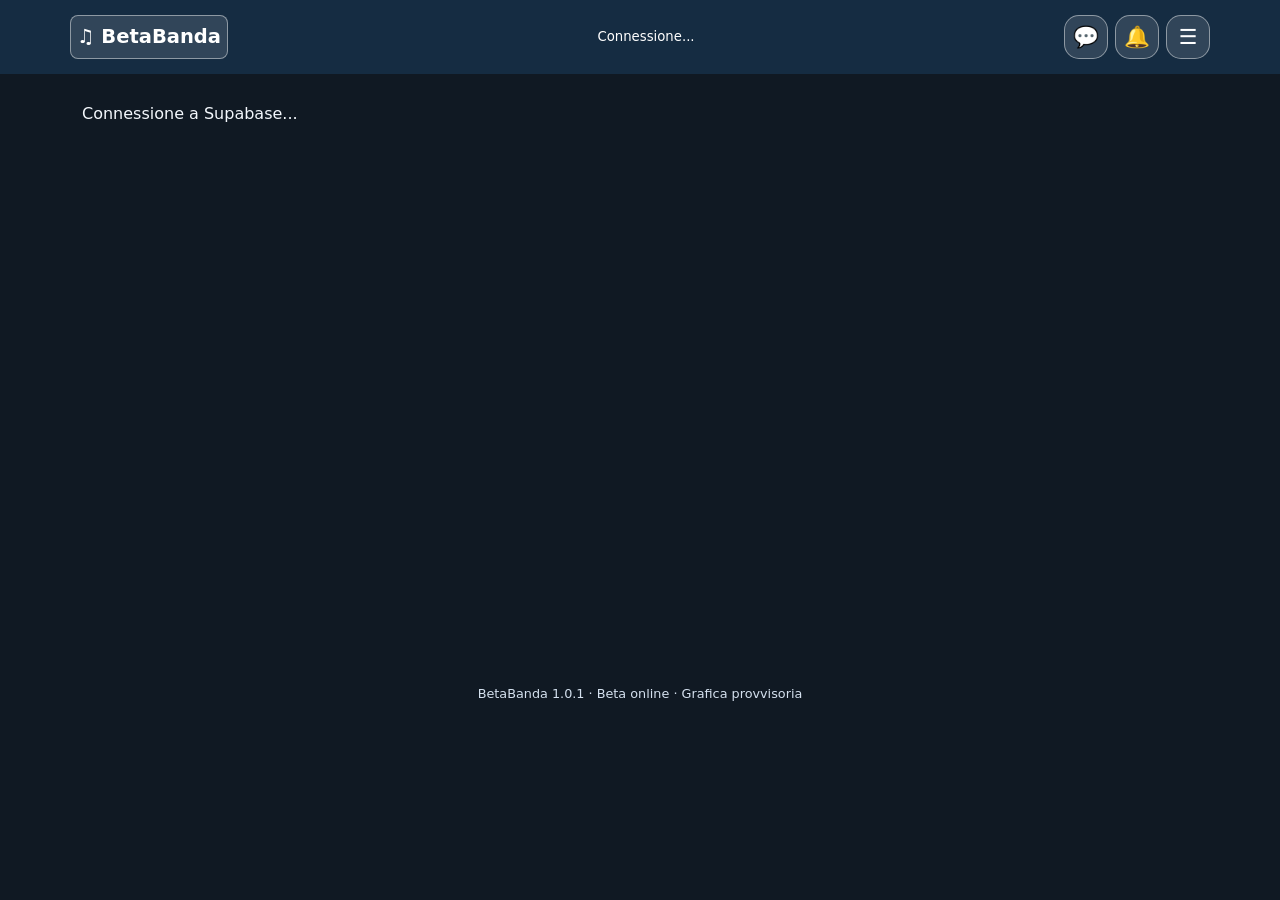
==== commit a315e6b5: "Add files via upload" ====
--- a/index.html
+++ b/index.html
@@ -1 +1 @@
-<!doctype html><html lang="it"><head><meta charset="UTF-8"><meta name="viewport" content="width=device-width,initial-scale=1,viewport-fit=cover"><meta name="theme-color" content="#183553"><title>BetaBanda 1.0 — online</title><link rel="manifest" href="manifest.webmanifest"><link rel="stylesheet" href="style.css?v=1.0.0"></head><body><header class="app-header"><button id="brandHome" class="brand-home">♫ BetaBanda</button><span id="who">Connessione...</span><div class="header-actions"><button id="chatButton" class="header-icon" aria-label="Apri Chat" title="Chat">💬<span id="chatBadge" class="notification-badge" hidden>0</span></button><button id="noticeButton" class="header-icon" aria-label="Apri notifiche" title="Notifiche">🔔<span id="noticeBadge" class="notification-badge" hidden>0</span></button><button id="menuButton" class="header-icon" aria-label="Apri menu" aria-controls="menuPopover" title="Menu">☰</button></div><button id="signout" hidden>Esci</button></header><aside id="menuPopover" hidden><nav id="nav"></nav></aside><div id="alert" role="status"></div><main id="main"><p>Connessione a Supabase...</p></main><footer>BetaBanda 1.0.0 · Beta online · Grafica provvisoria</footer><script src="push-config.js"></script><script src="uniforms.js?v=1.0.0" defer></script><script type="module" src="app.js?v=1.0.0"></script></body></html>
+<!doctype html><html lang="it"><head><meta charset="UTF-8"><meta name="viewport" content="width=device-width,initial-scale=1,viewport-fit=cover"><meta name="theme-color" content="#183553"><title>BetaBanda 1.0 — online</title><link rel="manifest" href="manifest.webmanifest"><link rel="stylesheet" href="style.css?v=1.0.1"></head><body><header class="app-header"><button id="brandHome" class="brand-home">♫ BetaBanda</button><span id="who">Connessione...</span><div class="header-actions"><button id="chatButton" class="header-icon" aria-label="Apri Chat" title="Chat">💬<span id="chatBadge" class="notification-badge" hidden>0</span></button><button id="noticeButton" class="header-icon" aria-label="Apri notifiche" title="Notifiche">🔔<span id="noticeBadge" class="notification-badge" hidden>0</span></button><button id="menuButton" class="header-icon" aria-label="Apri menu" aria-controls="menuPopover" title="Menu">☰</button></div><button id="signout" hidden>Esci</button></header><aside id="menuPopover" hidden><nav id="nav"></nav></aside><div id="alert" role="status"></div><main id="main"><p>Connessione a Supabase...</p></main><footer>BetaBanda 1.0.1 · Beta online · Grafica provvisoria</footer><script src="push-config.js"></script><script src="uniforms.js?v=1.0.1" defer></script><script type="module" src="app.js?v=1.0.1"></script></body></html>
--- a/style.css
+++ b/style.css
@@ -170,3 +170,13 @@
 .calendar-month-head,.calendar-month-days{display:grid;grid-template-columns:repeat(7,minmax(0,1fr));gap:3px}.calendar-month-head span{font-size:.78rem;text-align:center;font-weight:700;padding:5px}.calendar-date{display:flex;flex-direction:column;align-items:center;justify-content:flex-start;min-height:65px!important;padding:5px 2px!important;border-radius:9px!important;gap:3px;background:var(--bb-subpanel)!important;color:var(--bb-text)!important}.calendar-date.outside{opacity:.45}.calendar-date.today{outline:2px solid var(--bb-link)}.calendar-date small{font-size:.64rem}.calendar-dots{display:flex;gap:2px;flex-wrap:wrap;justify-content:center}.calendar-dots i{width:6px;height:6px;border-radius:50%;background:#69d1ab}.calendar-date:hover,.calendar-chip:hover{outline:2px solid var(--bb-link)}
 .lesson-week{display:grid;grid-template-columns:repeat(7,minmax(0,1fr));gap:4px}.lesson-day{background:var(--bb-subpanel);border-radius:10px;padding:7px 4px;min-height:100px;font-size:.75rem;overflow-wrap:anywhere}.lesson-day p{border-top:1px solid var(--bb-border);padding-top:5px}.lesson-card{background:var(--bb-subpanel);border:1px solid var(--bb-border);border-radius:14px;padding:13px;margin:10px 0}.lesson-card p{margin:5px 0}.report-actions{margin:12px 0}
 @media(max-width:650px){.calendar-week{gap:1px}.calendar-day-events{min-height:90px}.calendar-chip{font-size:.62rem!important;padding:3px!important}.calendar-day-heading{font-size:.65rem}.calendar-date{min-height:49px!important}.calendar-date small{font-size:.54rem}.lesson-day{font-size:.65rem;padding:4px}}
+
+/* BetaBanda 1.0.1 — anteprima ruoli, senza mescolare dati reali e fittizi. */
+.preview-warning,.preview-banner{border:2px solid #dca738!important;background:#392b13!important;color:#fff4db!important;border-radius:15px;padding:14px}
+.preview-banner button{color:#172a40;background:#fff;border:1px solid #fff}
+.preview-checkboxes{display:grid;grid-template-columns:repeat(auto-fit,minmax(190px,1fr));gap:8px}
+.preview-checkbox{display:flex;align-items:center;gap:9px;padding:8px;border:1px solid var(--line,#58738f);border-radius:10px}
+.preview-checkbox input{width:auto}
+.preview-grid{display:grid;grid-template-columns:repeat(auto-fit,minmax(220px,1fr));gap:12px}
+.preview-card{border:1px solid #6d91b5;background:var(--glass,#263c53);color:inherit;border-radius:16px;padding:16px}
+.preview-card h2{margin:0 0 8px}
